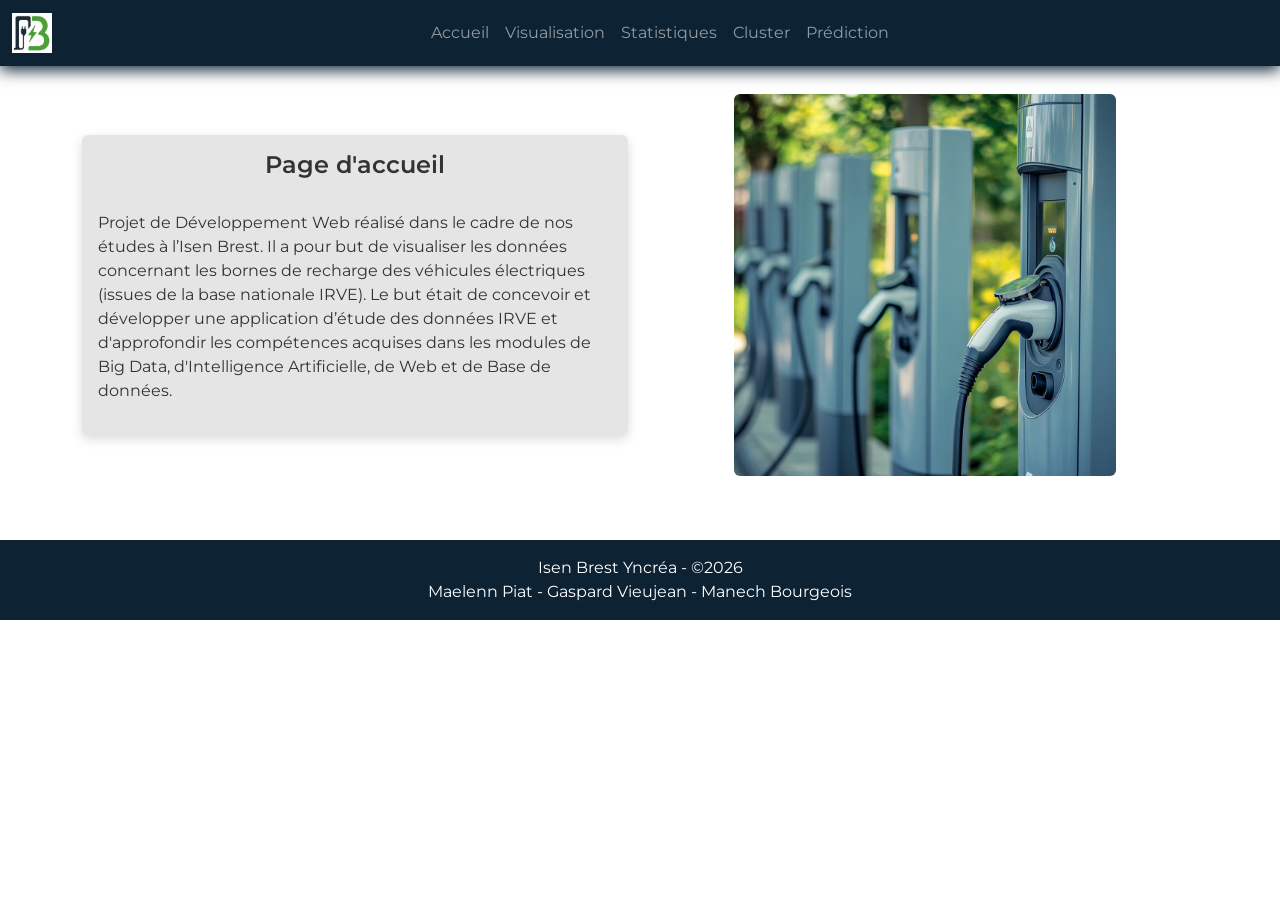
==== index.html @ 0a4af956 "maj" ====
<!DOCTYPE html>
<html lang="fr">

<head>
  <meta charset="utf-8">
  <meta name="viewport" content="width=device-width, initial-scale=1, shrink-to-fit=no">
  
  <link rel="icon" href="img/logo_site_IRVE.png">
  <title>IRVE</title>

  <link rel="stylesheet"
    href="https://cdnjs.cloudflare.com/ajax/libs/font-awesome/6.6.0/css/all.min.css">

  <link rel="stylesheet"
    href="https://cdnjs.cloudflare.com/ajax/libs/bootstrap/5.3.3/css/bootstrap.min.css">

  <link rel="preconnect" href="https://fonts.googleapis.com">
  <link rel="preconnect" href="https://fonts.gstatic.com" crossorigin>

  <link href="https://fonts.googleapis.com/css2?family=Montserrat:wght@300;400;500;600;700&display=swap" rel="stylesheet">

  <link rel="stylesheet" href="style.css">

  <script
    src="https://cdnjs.cloudflare.com/ajax/libs/bootstrap/5.3.3/js/bootstrap.bundle.min.js"></script>

  <script src="/js/home.js" defer></script>
</head>

<body>

<!-- NAVBAR PLEINE LARGEUR -->
<nav class="navbar navbar-expand-lg navbar-dark fixed-top">
  <div class="container-fluid">

    <a class="navbar-brand" href="#">
      <img src="img/logo_site_IRVE.png" height="40">
    </a>

    <button class="navbar-toggler" type="button" data-bs-toggle="collapse"
      data-bs-target="#navbarNav">
      <span class="navbar-toggler-icon"></span>
    </button>

    <div class="collapse navbar-collapse justify-content-center" id="navbarNav">
      <ul class="navbar-nav">

        <li class="nav-item"><a class="nav-link" href="index.html">Accueil</a></li>
        <li class="nav-item"><a class="nav-link" href="visualisation.html">Visualisation</a></li>
        <li class="nav-item"><a class="nav-link" href="statistiques.html">Statistiques</a></li>
        <li class="nav-item"><a class="nav-link" href="cluster.html">Cluster</a></li>
        <li class="nav-item"><a class="nav-link" href="prediction.html">Prédiction</a></li>

      </ul>
    </div>

  </div>
</nav>


<main class="content">

  <div class="container my-4">

    <div class="row align-items-center">

      <div class="col-md-6">
        <div class="p-3 rounded text-shadow-box">
          <h4>Page d'accueil</h4>
          <br>
          <p>
            Projet de Développement Web réalisé dans le cadre de nos études à l’Isen Brest.
            Il a pour but de visualiser les données concernant les bornes de recharge des
            véhicules électriques (issues de la base nationale IRVE). Le but était de concevoir 
            et développer une application d’étude des données IRVE et d'approfondir les compétences 
            acquises dans les modules de Big Data, d'Intelligence Artificielle, de Web et de Base de données.
          </p>
        </div>
      </div>

      <div class="col-md-6 text-center">
        <img src="img/borne.png" class="img-fluid rounded" alt="image borne">
      </div>

    </div>

  </div>

</main>


<footer id="footer">

  <div class="text-center p-3" style="background-color:#0D2233; color:white;">
    Isen Brest Yncréa - ©2026 <br>
    Maelenn Piat - Gaspard Vieujean - Manech Bourgeois
  </div>

</footer>

</body>
</html>
---- style.css ----
/* ======================
   BASE
====================== */

html, body {
  margin: 0;
  padding: 0;
  width: 100%;
  height: 100%;
}

body {
  font-family: 'Montserrat', sans-serif;
  font-size: 16px;
  font-weight: 400; /* normal */
  color: #333333;
  background-color: #ffffff;
  padding-top: 70px;
  overflow-x: hidden;

  display: flex;
  flex-direction: column;
  min-height: 100vh;
}

h4 {
  text-align: center;
  font-size: 24px;
  font-weight: 600; /* semi bold */
}

main {
  color: #333333;
  padding-bottom: 40px;
}

.text-shadow-box {
  background-color: #e5e5e5;
  box-shadow: 0px 4px 12px rgba(0, 0, 0, 0.15);
  border-radius: 12px;
}


.col-md-6 img {
  max-width: 70%;
  height: auto;
}

/* ======================
   NAVBAR FULL WIDTH FIX
====================== */

.navbar {
  background-color: #0D2233 !important;
  box-shadow: 0 4px 15px #0D2233 !important;
}

.nav-link {
  border-radius: 20px;
  transition: 0.3s;
}

.nav-link:hover {
  background-color: #4ba037;
  color: #FFFFFF !important;
}

/* ======================
   LOGO
====================== */

.navbar-brand {
  margin: 0;
}

.navbar-brand img {
  max-height: 45px;
}

/* ======================
   FOOTER
====================== */

#footer {
  width: 100%;
}

/* ======================
   RESPONSIVE MOBILE
====================== */

@media (max-width: 768px) {

  .navbar {
    height: auto;
    padding: 10px;
  }

  .col-md-6 {
    margin-bottom: 20px;
  }

  .col-md-6 img {
    display: block;
    margin: 0 auto;
  }

  #navbarNav {
    text-align: center;
  }

  #navbarNav .nav-link {
    display: block;
    padding: 10px;
  }
}
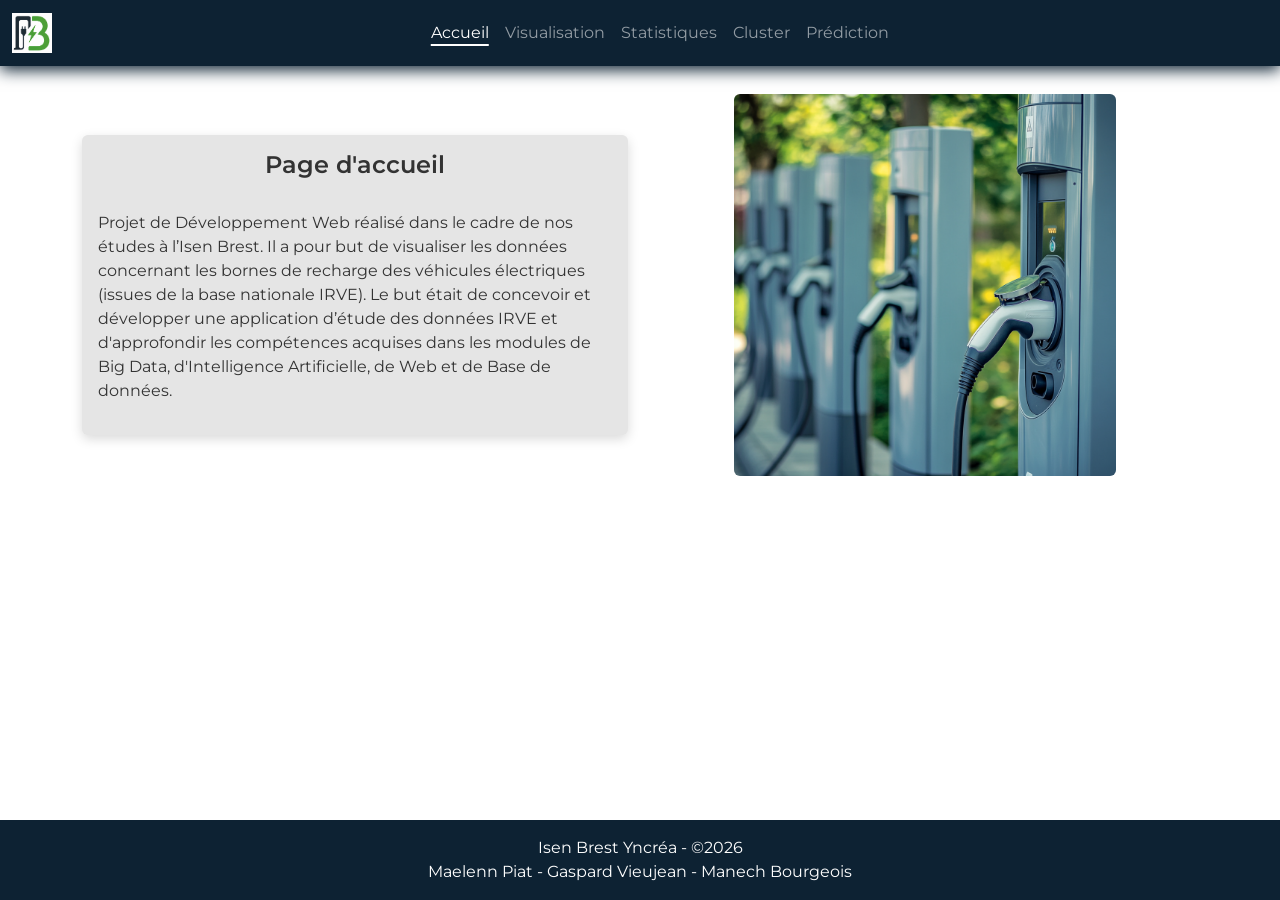
==== commit e2d3ffe7: "maj" ====
--- a/index.html
+++ b/index.html
@@ -45,7 +45,7 @@
     <div class="collapse navbar-collapse justify-content-center" id="navbarNav">
       <ul class="navbar-nav">
 
-        <li class="nav-item"><a class="nav-link" href="index.html">Accueil</a></li>
+        <li class="nav-item"><a class="nav-link active" href="index.html">Accueil</a></li>
         <li class="nav-item"><a class="nav-link" href="visualisation.html">Visualisation</a></li>
         <li class="nav-item"><a class="nav-link" href="statistiques.html">Statistiques</a></li>
         <li class="nav-item"><a class="nav-link" href="cluster.html">Cluster</a></li>
--- a/style.css
+++ b/style.css
@@ -18,9 +18,9 @@
   padding-top: 70px;
   overflow-x: hidden;
 
+  min-height: 100vh;
   display: flex;
   flex-direction: column;
-  min-height: 100vh;
 }
 
 h4 {
@@ -32,6 +32,7 @@
 main {
   color: #333333;
   padding-bottom: 40px;
+  flex: 1;
 }
 
 .text-shadow-box {
@@ -77,6 +78,12 @@
   max-height: 45px;
 }
 
+.nav-link.active {
+  text-decoration: underline;
+  text-underline-offset: 6px;   /* espace entre texte et trait */
+  text-decoration-thickness: 2px;
+}
+
 /* ======================
    FOOTER
 ====================== */
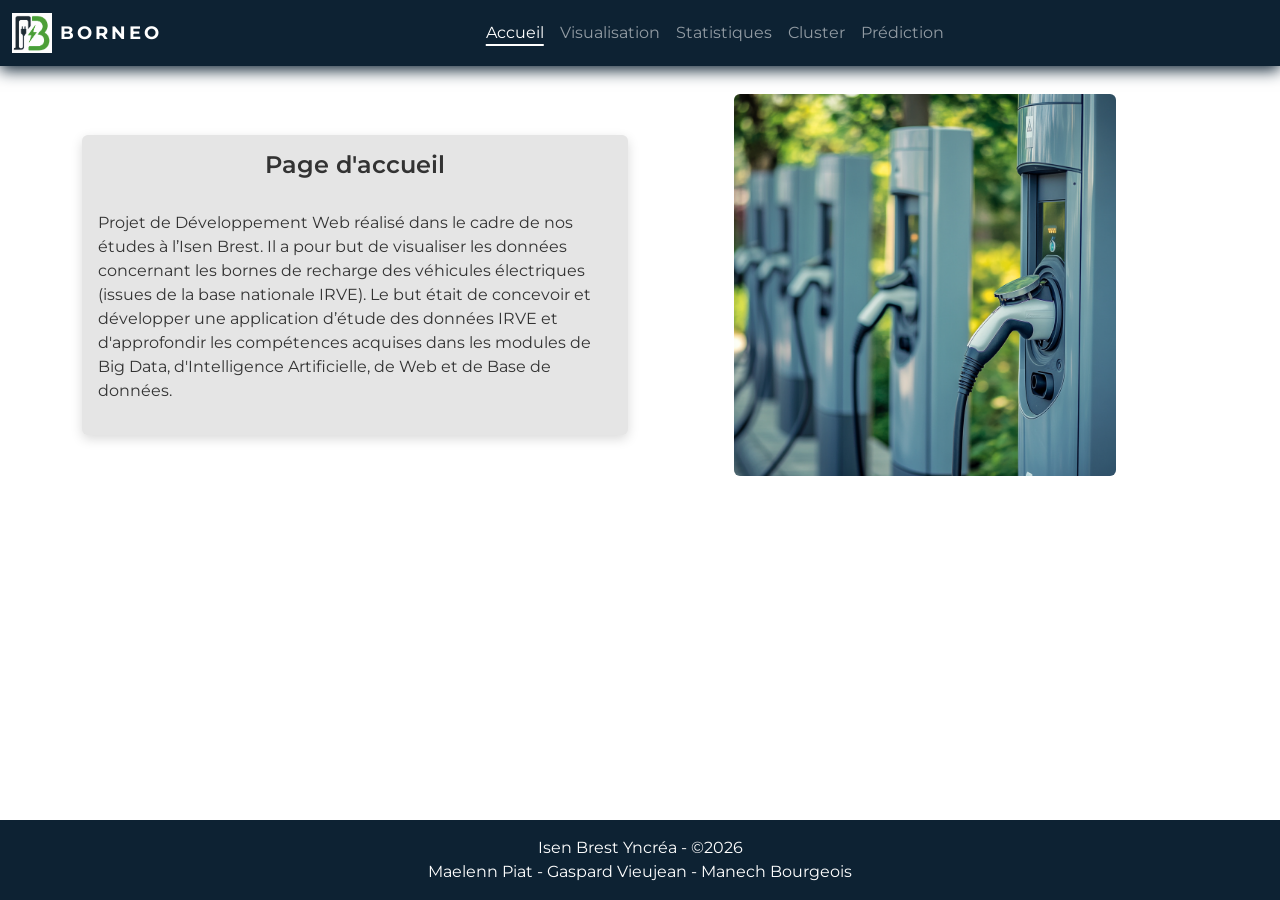
==== commit 26c8c05c: "maj" ====
--- a/index.html
+++ b/index.html
@@ -33,8 +33,9 @@
 <nav class="navbar navbar-expand-lg navbar-dark fixed-top">
   <div class="container-fluid">
 
-    <a class="navbar-brand" href="#">
-      <img src="img/logo_site_IRVE.png" height="40">
+    <a class="navbar-brand d-flex align-items-center gap-2" href="#">
+        <img src="img/logo_site_IRVE.png" height="40" alt="logo">
+        <span class="brand-name">BORNEO</span>
     </a>
 
     <button class="navbar-toggler" type="button" data-bs-toggle="collapse"
--- a/style.css
+++ b/style.css
@@ -78,6 +78,22 @@
   max-height: 45px;
 }
 
+.brand-name {
+  font-size: 18px;
+  font-weight: 700;
+  letter-spacing: 3px;
+  color: #ffffff;
+  text-transform: uppercase;
+}
+
+.navbar-brand img {
+  transition: transform 0.2s ease;
+}
+
+.navbar-brand:hover img {
+  transform: rotate(-5deg) scale(1.05);
+}
+
 .nav-link.active {
   text-decoration: underline;
   text-underline-offset: 6px;   /* espace entre texte et trait */
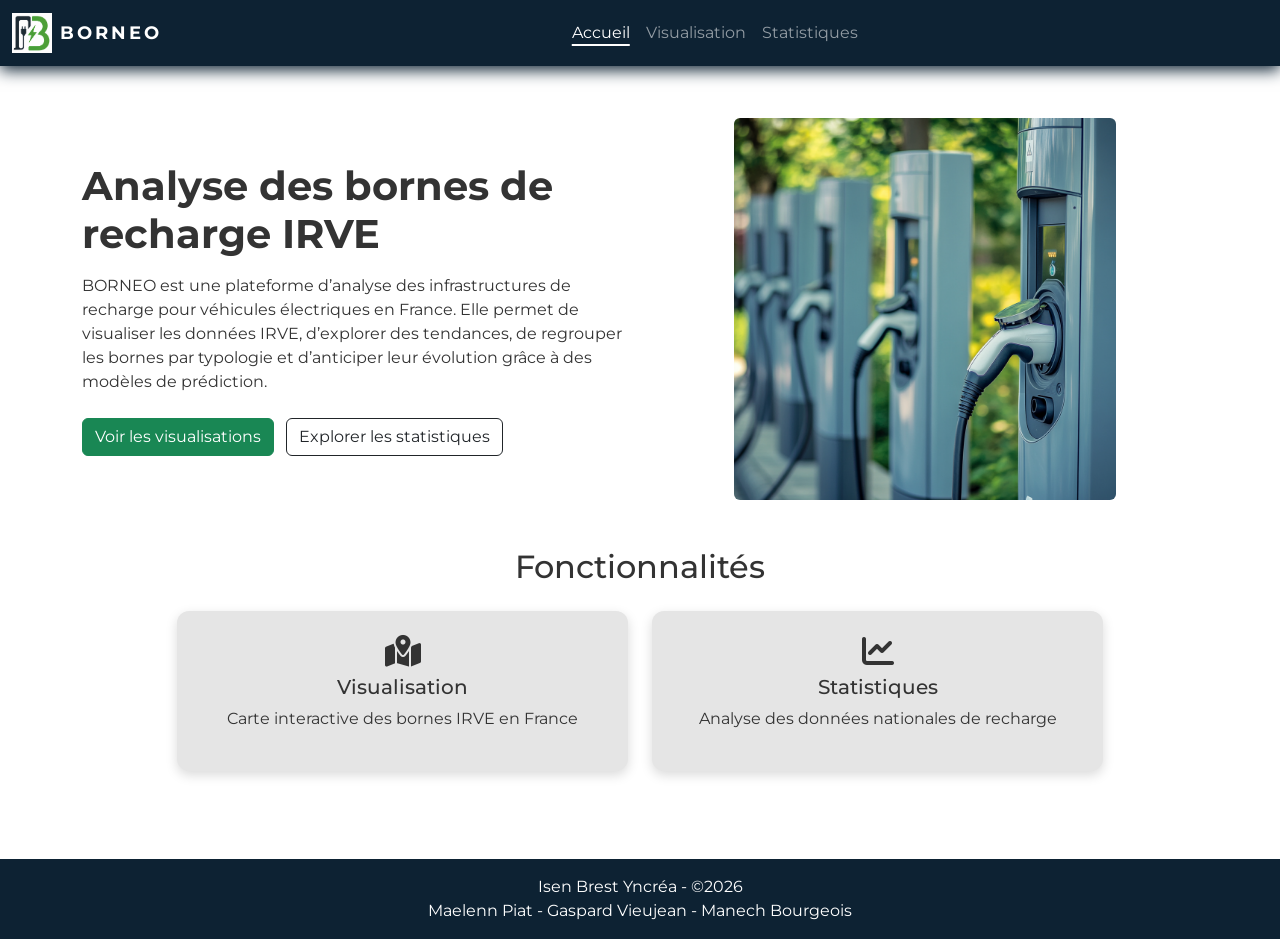
==== commit 38b15de6: "maj" ====
--- a/index.html
+++ b/index.html
@@ -49,8 +49,6 @@
         <li class="nav-item"><a class="nav-link active" href="index.html">Accueil</a></li>
         <li class="nav-item"><a class="nav-link" href="visualisation.html">Visualisation</a></li>
         <li class="nav-item"><a class="nav-link" href="statistiques.html">Statistiques</a></li>
-        <li class="nav-item"><a class="nav-link" href="cluster.html">Cluster</a></li>
-        <li class="nav-item"><a class="nav-link" href="prediction.html">Prédiction</a></li>
 
       </ul>
     </div>
@@ -61,21 +59,26 @@
 
 <main class="content">
 
-  <div class="container my-4">
+  <!-- HERO -->
+  <div class="container my-5">
 
     <div class="row align-items-center">
 
       <div class="col-md-6">
-        <div class="p-3 rounded text-shadow-box">
-          <h4>Page d'accueil</h4>
-          <br>
-          <p>
-            Projet de Développement Web réalisé dans le cadre de nos études à l’Isen Brest.
-            Il a pour but de visualiser les données concernant les bornes de recharge des
-            véhicules électriques (issues de la base nationale IRVE). Le but était de concevoir 
-            et développer une application d’étude des données IRVE et d'approfondir les compétences 
-            acquises dans les modules de Big Data, d'Intelligence Artificielle, de Web et de Base de données.
-          </p>
+        <h1 class="fw-bold">Analyse des bornes de recharge IRVE</h1>
+
+        <p class="mt-3">
+          BORNEO est une plateforme d’analyse des infrastructures de recharge pour véhicules électriques en France.
+          Elle permet de visualiser les données IRVE, d’explorer des tendances, de regrouper les bornes par typologie et d’anticiper leur évolution grâce à des modèles de prédiction.
+        </p>
+
+        <div class="mt-4">
+          <a href="visualisation.html" class="btn btn-success me-2">
+            Voir les visualisations
+          </a>
+          <a href="statistiques.html" class="btn btn-outline-dark">
+            Explorer les statistiques
+          </a>
         </div>
       </div>
 
@@ -86,6 +89,34 @@
     </div>
 
   </div>
+
+  <!-- FONCTIONNALITÉS -->
+  
+  <div class="container my-5">
+
+  <h2 class="text-center mb-4">Fonctionnalités</h2>
+
+  <div class="row justify-content-center text-center">
+
+    <div class="col-md-5">
+      <div class="p-4 text-shadow-box h-100 d-flex flex-column align-items-center">
+        <i class="fa-solid fa-map-location-dot fa-2x mb-2"></i>
+        <h5>Visualisation</h5>
+        <p>Carte interactive des bornes IRVE en France</p>
+      </div>
+    </div>
+
+    <div class="col-md-5">
+      <div class="p-4 text-shadow-box h-100 d-flex flex-column align-items-center">
+        <i class="fa-solid fa-chart-line fa-2x mb-2"></i>
+        <h5>Statistiques</h5>
+        <p>Analyse des données nationales de recharge</p>
+      </div>
+    </div>
+
+  </div>
+
+</div>
 
 </main>
 
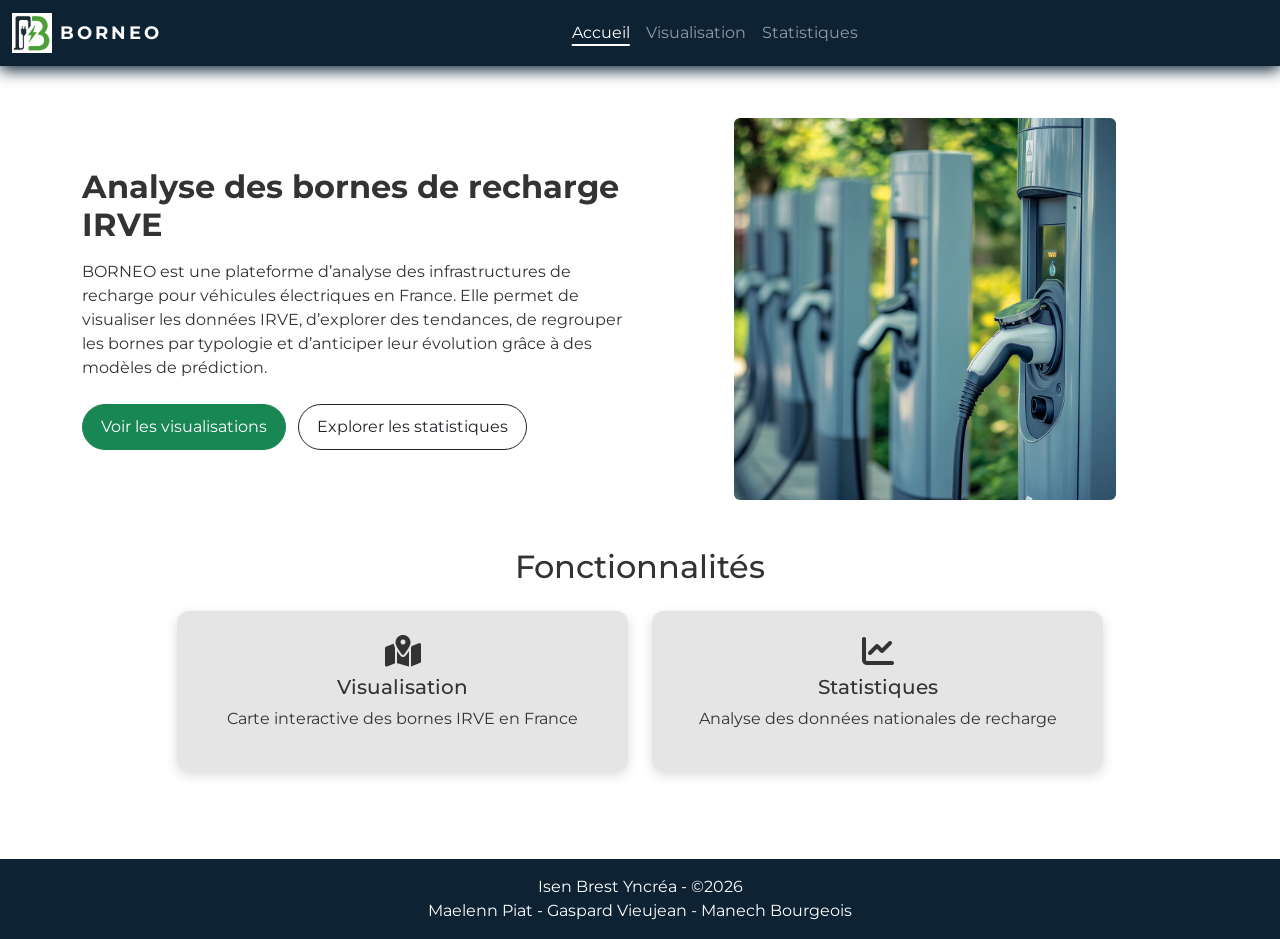
==== commit 39aff068: "maj" ====
--- a/index.html
+++ b/index.html
@@ -96,9 +96,9 @@
 
   <h2 class="text-center mb-4">Fonctionnalités</h2>
 
-  <div class="row justify-content-center text-center">
+  <div class="row justify-content-center text-center g-4">
 
-    <div class="col-md-5">
+    <div class="col-12 col-md-5">
       <div class="p-4 text-shadow-box h-100 d-flex flex-column align-items-center">
         <i class="fa-solid fa-map-location-dot fa-2x mb-2"></i>
         <h5>Visualisation</h5>
@@ -106,7 +106,7 @@
       </div>
     </div>
 
-    <div class="col-md-5">
+    <div class="col-12 col-md-5">
       <div class="p-4 text-shadow-box h-100 d-flex flex-column align-items-center">
         <i class="fa-solid fa-chart-line fa-2x mb-2"></i>
         <h5>Statistiques</h5>
@@ -116,6 +116,7 @@
 
   </div>
 
+</div>
 </div>
 
 </main>
--- a/style.css
+++ b/style.css
@@ -29,6 +29,16 @@
   font-weight: 600; /* semi bold */
 }
 
+h1 {
+  font-size: 32px;
+  font-weight: 700; /* bold */
+}
+
+.btn {
+  border-radius: 30px;
+  padding: 10px 18px;
+}
+
 main {
   color: #333333;
   padding-bottom: 40px;
@@ -36,6 +46,7 @@
 }
 
 .text-shadow-box {
+  height: 100%;
   background-color: #e5e5e5;
   box-shadow: 0px 4px 12px rgba(0, 0, 0, 0.15);
   border-radius: 12px;
